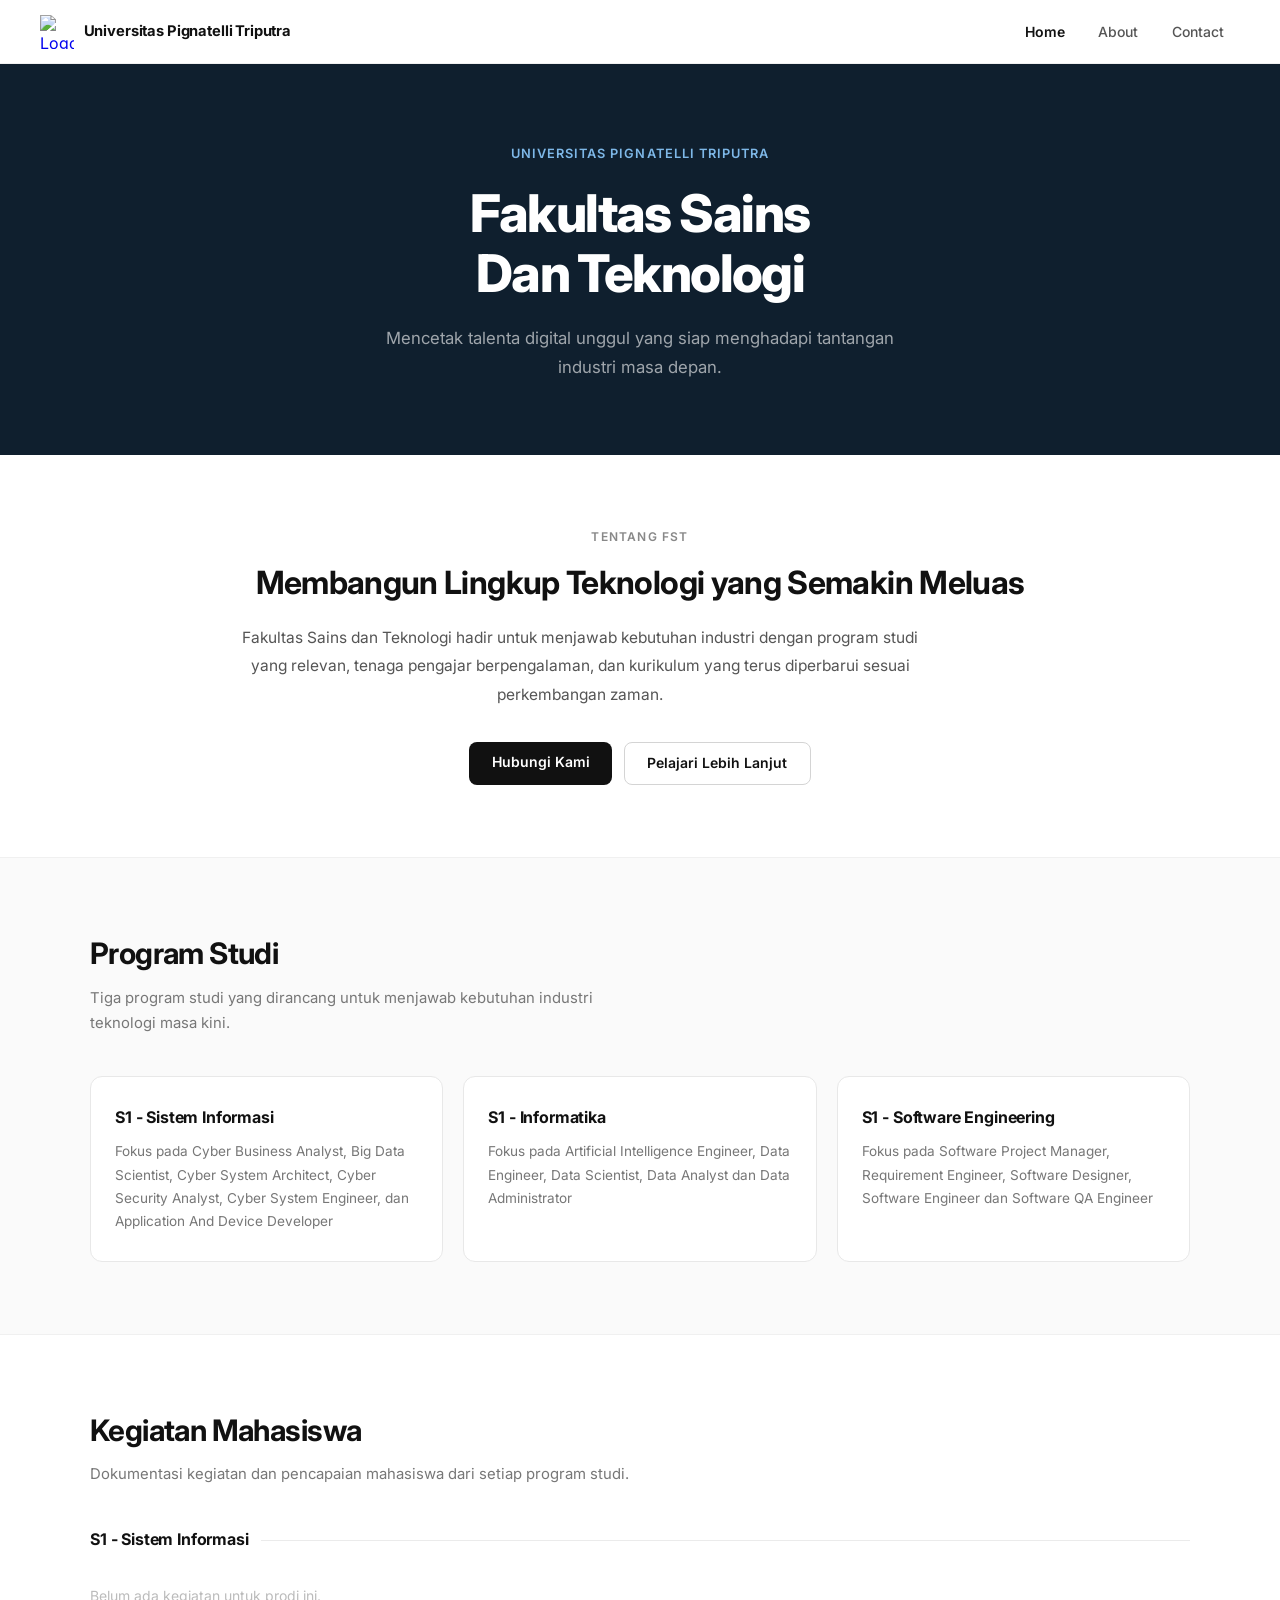
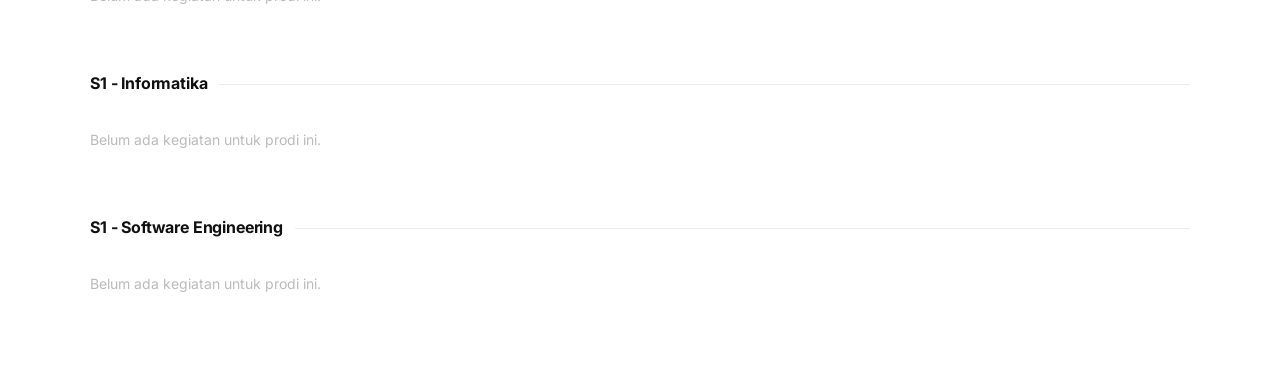
==== index.html @ bcd20311 "change filename (due deploy issue)" ====
<!DOCTYPE html>
<html lang="id">
<head>
    <meta charset="UTF-8">
    <meta name="viewport" content="width=device-width, initial-scale=1.0">
    <title>Fakultas Sains Dan Teknologi — Universitas Pignatelli Triputra</title>
    <link rel="preconnect" href="https://fonts.googleapis.com">
    <link rel="preconnect" href="https://fonts.gstatic.com" crossorigin>
    <link href="https://fonts.googleapis.com/css2?family=Inter:wght@400;500;600;700;800&display=swap" rel="stylesheet">
    <link rel="icon" type="image/x-icon" href="https://new.upitra.ac.id/images/favicon.png">

    <style>
        * {
            margin: 0;
            padding: 0;
            box-sizing: border-box;
        }

        body {
            font-family: 'Inter', -apple-system, BlinkMacSystemFont, sans-serif;
            color: #1a1a1a;
            background: #fff;
            line-height: 1.6;
        }

        .navbar {
            position: sticky;
            top: 0;
            z-index: 1000;
            display: flex;
            align-items: center;
            justify-content: space-between;
            padding: 0 2.5rem;
            height: 64px;
            background: rgba(255,255,255,0.95);
            backdrop-filter: blur(8px);
            border-bottom: 1px solid #f0f0f0;
            transition: box-shadow 0.2s;
        }

        .navbar.scrolled {
            box-shadow: 0 1px 16px rgba(0,0,0,0.07);
        }

        .navbar-brand {
            display: flex;
            align-items: center;
            gap: 0.6rem;
            user-select: none;
            text-decoration: none;
        }

        .brand-icon {
            width: 34px;
            height: 34px;
            object-fit: contain;
            display: block;
        }

        .brand-name {
            font-size: 0.92rem;
            font-weight: 700;
            color: #111;
            letter-spacing: -0.01em;
            line-height: 1.3;
        }

        .navbar-links {
            display: flex;
            align-items: center;
            gap: 0.1rem;
            list-style: none;
        }

        .nav-link {
            padding: 0.45rem 1rem;
            font-size: 0.875rem;
            font-weight: 500;
            color: #555;
            text-decoration: none;
            border-radius: 8px;
            transition: color 0.15s, background 0.15s;
        }

        .nav-link:hover {
            color: #111;
            background: #f4f4f5;
        }

        .nav-link.active {
            color: #111;
            font-weight: 600;
        }

        .navbar-hamburger {
            display: none;
            flex-direction: column;
            justify-content: center;
            gap: 5px;
            background: none;
            border: none;
            cursor: pointer;
            padding: 4px;
        }

        .navbar-hamburger span {
            display: block;
            width: 22px;
            height: 2px;
            background: #333;
            border-radius: 2px;
            transition: opacity 0.2s;
        }

        @media (max-width: 640px) {
            .navbar {
                padding: 0 1.25rem;
            }

            .navbar-hamburger {
                display: flex;
            }

            .navbar-links {
                display: none;
                position: absolute;
                top: 64px;
                left: 0;
                right: 0;
                flex-direction: column;
                align-items: flex-start;
                background: #fff;
                border-bottom: 1px solid #f0f0f0;
                padding: 0.5rem 0;
                box-shadow: 0 8px 24px rgba(0,0,0,0.06);
            }

            .navbar-links.open {
                display: flex;
            }

            .navbar-links li {
                width: 100%;
            }

            .nav-link {
                display: block;
                width: 100%;
                padding: 0.75rem 1.5rem;
                border-radius: 0;
            }
        }

        .hero {
            background: #0f1f2e;
            color: #fff;
            padding: 5rem 2.5rem 4.5rem;
            text-align: center;
        }

        .hero-inner {
            max-width: 720px;
            margin: 0 auto;
        }

        .hero-eyebrow {
            font-size: 0.8rem;
            font-weight: 600;
            letter-spacing: 0.08em;
            text-transform: uppercase;
            color: #7eb8e8;
            margin-bottom: 1.25rem;
        }

        .hero-title {
            font-size: clamp(2rem, 5vw, 3.25rem);
            font-weight: 800;
            line-height: 1.15;
            letter-spacing: -0.03em;
            margin-bottom: 1.25rem;
            color: #fff;
        }

        .hero-desc {
            font-size: 1.05rem;
            color: rgba(255,255,255,0.6);
            line-height: 1.75;
            max-width: 520px;
            margin: 0 auto;
        }

        .about {
            padding: 4.5rem 2.5rem;
            background: #fff;
            border-bottom: 1px solid #f0f0f0;
            text-align: center;
        }

        .about-inner {
            max-width: 800px;
            margin: 0 auto;
        }

        .section-label {
            font-size: 0.75rem;
            font-weight: 600;
            letter-spacing: 0.1em;
            text-transform: uppercase;
            color: #888;
            margin-bottom: 1rem;
        }

        .about-title {
            font-size: clamp(1.5rem, 3vw, 2rem);
            font-weight: 700;
            color: #111;
            line-height: 1.3;
            letter-spacing: -0.02em;
            margin-bottom: 1.25rem;
        }

        .about-text {
            font-size: 0.97rem;
            color: #555;
            line-height: 1.85;
            margin-bottom: 0.85rem;
            max-width: 680px;
        }

        .about-actions {
            display: flex;
            gap: 0.75rem;
            flex-wrap: wrap;
            margin-top: 2rem;
            justify-content: center;
        }

        .btn {
            display: inline-block;
            font-size: 0.875rem;
            font-weight: 600;
            padding: 0.6rem 1.4rem;
            border-radius: 8px;
            text-decoration: none;
            transition: all 0.15s;
        }

        .btn-dark {
            background: #111;
            color: #fff;
        }

        .btn-dark:hover {
            background: #333;
        }

        .btn-outline {
            background: transparent;
            color: #111;
            border: 1.5px solid #d4d4d4;
        }

        .btn-outline:hover {
            border-color: #111;
            background: #f9f9f9;
        }

        .prodi {
            padding: 4.5rem 2.5rem;
            background: #fafafa;
            border-bottom: 1px solid #f0f0f0;
        }

        .prodi-inner {
            max-width: 1100px;
            margin: 0 auto;
        }

        .section-header {
            margin-bottom: 2.5rem;
        }

        .section-title {
            font-size: clamp(1.4rem, 3vw, 1.85rem);
            font-weight: 700;
            color: #111;
            letter-spacing: -0.02em;
            margin-bottom: 0.5rem;
        }

        .section-sub {
            font-size: 0.93rem;
            color: #777;
            max-width: 560px;
            line-height: 1.7;
        }

        .listProdi {
            display: grid;
            grid-template-columns: repeat(auto-fit, minmax(280px, 1fr));
            gap: 1.25rem;
        }

        .boxProdi {
            background: #fff;
            border: 1px solid #e8e8e8;
            border-radius: 12px;
            padding: 1.75rem 1.5rem;
            transition: box-shadow 0.2s, border-color 0.2s;
        }

        .boxProdi:hover {
            box-shadow: 0 4px 24px rgba(0,0,0,0.08);
            border-color: #d0d0d0;
        }

        .headerProdi {
            font-size: 1rem;
            font-weight: 700;
            color: #111;
            margin-bottom: 0.6rem;
            letter-spacing: -0.01em;
        }

        .descProdi {
            font-size: 0.85rem;
            color: #777;
            line-height: 1.7;
        }

        @media (max-width: 640px) {
            .listProdi {
                grid-template-columns: 1fr;
            }
        }

        .kegiatan {
            padding: 4.5rem 2.5rem;
            background: #fff;
        }

        .kegiatan-inner {
            max-width: 1100px;
            margin: 0 auto;
        }

        .kegiatanProdi {
            margin-bottom: 3.5rem;
        }

        .kegiatanProdi:last-child {
            margin-bottom: 0;
        }

        .kegiatanProdi-header {
            display: flex;
            align-items: center;
            gap: 0.75rem;
            margin-bottom: 1.5rem;
        }

        .kegiatanProdi-name {
            font-size: 1rem;
            font-weight: 700;
            color: #111;
            letter-spacing: -0.01em;
        }

        .kegiatanProdi-divider {
            flex: 1;
            height: 1px;
            background: #ebebeb;
        }

        .kegiatanGrid {
            display: grid;
            grid-template-columns: repeat(auto-fill, minmax(260px, 1fr));
            gap: 1.25rem;
        }

        .kegiatanCard {
            background: #fff;
            border-radius: 10px;
            overflow: hidden;
            border: 1px solid #ebebeb;
            transition: box-shadow 0.2s, transform 0.2s;
            display: flex;
            flex-direction: column;
            cursor: pointer;
        }

        .kegiatanCard:hover {
            box-shadow: 0 8px 28px rgba(0,0,0,0.1);
            transform: translateY(-2px);
        }

        .kegiatanCard-img-wrap {
            width: 100%;
            aspect-ratio: 16 / 9;
            overflow: hidden;
            background: #f0f0f0;
            position: relative;
        }

        .kegiatanCard-img-wrap.img-error::after {
            content: '📷';
            position: absolute;
            inset: 0;
            display: flex;
            align-items: center;
            justify-content: center;
            font-size: 1.75rem;
            background: #f0f0f0;
        }

        .kegiatanCard-img {
            width: 100%;
            height: 100%;
            object-fit: cover;
            transition: transform 0.35s ease;
        }

        .kegiatanCard:hover .kegiatanCard-img {
            transform: scale(1.04);
        }

        .kegiatanCard-body {
            padding: 1rem 1.1rem 1.25rem;
            display: flex;
            flex-direction: column;
            gap: 0.35rem;
            flex: 1;
        }

        .kegiatanCard-title {
            font-size: 0.9rem;
            font-weight: 700;
            color: #111;
            line-height: 1.45;
            letter-spacing: -0.01em;
        }

        .kegiatanCard-desc {
            font-size: 0.8rem;
            color: #888;
            line-height: 1.65;
        }

        .kegiatan-empty {
            color: #bbb;
            font-size: 0.875rem;
            padding: 0.5rem 0;
        }

        .kegiatanCard.skeleton {
            pointer-events: none;
        }

        .skeleton-img {
            width: 100%;
            aspect-ratio: 16 / 9;
            background: linear-gradient(90deg, #f0f0f0 25%, #e4e4e4 50%, #f0f0f0 75%);
            background-size: 200% 100%;
            animation: shimmer 1.5s infinite;
        }

        .skeleton-line {
            height: 0.65rem;
            border-radius: 4px;
            background: linear-gradient(90deg, #f0f0f0 25%, #e4e4e4 50%, #f0f0f0 75%);
            background-size: 200% 100%;
            animation: shimmer 1.5s infinite;
        }

        .skeleton-title {
            width: 72%;
            height: 0.8rem;
            margin-bottom: 0.2rem;
        }

        .skeleton-desc { width: 100%; }
        .skeleton-desc.short { width: 52%; }

        @keyframes shimmer {
            0%   { background-position: 200% 0; }
            100% { background-position: -200% 0; }
        }

        @media (max-width: 640px) {
            .kegiatanGrid {
                grid-template-columns: 1fr;
            }
        }

        .modal-overlay {
            position: fixed;
            inset: 0;
            z-index: 2000;
            background: rgba(0,0,0,0.5);
            display: flex;
            align-items: center;
            justify-content: center;
            padding: 1.5rem;
            opacity: 0;
            pointer-events: none;
            transition: opacity 0.2s ease;
        }

        .modal-overlay.active {
            opacity: 1;
            pointer-events: all;
        }

        .modal-box {
            background: #fff;
            border-radius: 14px;
            max-width: 600px;
            width: 100%;
            max-height: 90vh;
            overflow-y: auto;
            box-shadow: 0 20px 60px rgba(0,0,0,0.18);
            position: relative;
            transform: translateY(12px);
            opacity: 0;
            transition: transform 0.22s ease, opacity 0.22s ease;
        }

        .modal-overlay.active .modal-box {
            transform: translateY(0);
            opacity: 1;
        }

        .modal-close {
            position: absolute;
            top: 0.75rem;
            right: 0.75rem;
            z-index: 10;
            width: 2rem;
            height: 2rem;
            border-radius: 50%;
            border: none;
            background: rgba(255,255,255,0.92);
            color: #444;
            font-size: 1.1rem;
            cursor: pointer;
            display: flex;
            align-items: center;
            justify-content: center;
            box-shadow: 0 1px 8px rgba(0,0,0,0.12);
            transition: background 0.15s, transform 0.15s;
        }

        .modal-close:hover {
            background: #fff;
            transform: scale(1.08);
        }

        .modal-img-wrap {
            width: 100%;
            background: #0f1f2e;
            display: flex;
            align-items: center;
            justify-content: center;
            max-height: 55vh;
            overflow: hidden;
            border-radius: 14px 14px 0 0;
        }

        .modal-img {
            width: 100%;
            height: auto;
            max-height: 55vh;
            object-fit: contain;
            display: block;
        }

        .modal-body {
            padding: 1.5rem 1.75rem 2rem;
            display: flex;
            flex-direction: column;
            gap: 0.5rem;
        }

        .modal-prodi-tag {
            font-size: 0.7rem;
            font-weight: 600;
            letter-spacing: 0.08em;
            text-transform: uppercase;
            color: #888;
        }

        .modal-title {
            font-size: 1.1rem;
            font-weight: 700;
            color: #111;
            line-height: 1.4;
            letter-spacing: -0.01em;
        }

        .modal-desc {
            font-size: 0.88rem;
            color: #666;
            line-height: 1.8;
        }

        @media (max-width: 480px) {
            .hero { padding: 3.5rem 1.5rem 3rem; }
            .about, .prodi, .kegiatan { padding: 3rem 1.5rem; }
            .modal-body { padding: 1.25rem 1.25rem 1.5rem; }
            .modal-title { font-size: 1rem; }
        }
    </style>
</head>
<body>

    <div class="modal-overlay" id="kegiatanModal" role="dialog" aria-modal="true" aria-labelledby="modalTitle">
        <div class="modal-box">
            <button class="modal-close" id="modalClose" aria-label="Tutup modal">&times;</button>
            <div class="modal-img-wrap">
                <img src="" alt="" class="modal-img" id="modalImg" />
            </div>
            <div class="modal-body">
                <span class="modal-prodi-tag" id="modalProdiTag"></span>
                <h3 class="modal-title" id="modalTitle"></h3>
                <p class="modal-desc" id="modalDesc"></p>
            </div>
        </div>
    </div>

    <nav class="navbar">
        <a class="navbar-brand" href="#">
            <img src="https://new.upitra.ac.id/images/favicon.png" alt="Logo UPITRA" class="brand-icon" />
            <span class="brand-name">Universitas Pignatelli Triputra</span>
        </a>
        <ul class="navbar-links">
            <li><a href="#" class="nav-link active">Home</a></li>
            <li><a href="#" class="nav-link">About</a></li>
            <li><a href="#" class="nav-link">Contact</a></li>
        </ul>
        <button class="navbar-hamburger" id="hamburger" aria-label="Toggle navigation">
            <span></span>
            <span></span>
            <span></span>
        </button>
    </nav>

    <section class="hero">
        <div class="hero-inner">
            <p class="hero-eyebrow">Universitas Pignatelli Triputra</p>
            <h1 class="hero-title">Fakultas Sains<br>Dan Teknologi</h1>
            <p class="hero-desc">Mencetak talenta digital unggul yang siap menghadapi tantangan industri masa depan.</p>
        </div>
    </section>

    <section class="about">
        <div class="about-inner">
            <p class="section-label">Tentang FST</p>
            <h2 class="about-title">Membangun Lingkup Teknologi yang Semakin Meluas</h2>
            <p class="about-text">Fakultas Sains dan Teknologi hadir untuk menjawab kebutuhan industri dengan program studi yang relevan, tenaga pengajar berpengalaman, dan kurikulum yang terus diperbarui sesuai perkembangan zaman.</p>
            <div class="about-actions">
                <a href="#" class="btn btn-dark">Hubungi Kami</a>
                <a href="#" class="btn btn-outline">Pelajari Lebih Lanjut</a>
            </div>
        </div>
    </section>

    <section class="prodi">
        <div class="prodi-inner">
            <div class="section-header">
                <h2 class="section-title">Program Studi</h2>
                <p class="section-sub">Tiga program studi yang dirancang untuk menjawab kebutuhan industri teknologi masa kini.</p>
            </div>
            <div class="listProdi" id="listProdi"></div>
        </div>
    </section>

    <section class="kegiatan">
        <div class="kegiatan-inner">
            <div class="section-header">
                <h2 class="section-title">Kegiatan Mahasiswa</h2>
                <p class="section-sub">Dokumentasi kegiatan dan pencapaian mahasiswa dari setiap program studi.</p>
            </div>
            <div id="kegiatanContainer"></div>
        </div>
    </section>

    <script>
        const navbar = document.querySelector('.navbar');
        window.addEventListener('scroll', () => {
            navbar.classList.toggle('scrolled', window.scrollY > 10);
        });

        const hamburger = document.getElementById('hamburger');
        const navLinks = document.querySelector('.navbar-links');
        hamburger.addEventListener('click', () => {
            navLinks.classList.toggle('open');
        });

        document.querySelectorAll('.nav-link').forEach(link => {
            link.addEventListener('click', function () {
                document.querySelectorAll('.nav-link').forEach(l => l.classList.remove('active'));
                this.classList.add('active');
            });
        });

        const data = [
            {
                namaProdi: "S1 - Sistem Informasi",
                descProdi: "Fokus pada Cyber Business Analyst, Big Data Scientist, Cyber System Architect, Cyber Security Analyst, Cyber System Engineer, dan Application And Device Developer",
                api: "https://new.upitra.ac.id/api/prodi/sistem-informasi"
            },
            {
                namaProdi: "S1 - Informatika",
                descProdi: "Fokus pada Artificial Intelligence Engineer, Data Engineer, Data Scientist, Data Analyst dan Data Administrator",
                api: "https://new.upitra.ac.id/api/prodi/informatika"
            },
            {
                namaProdi: "S1 - Software Engineering",
                descProdi: "Fokus pada Software Project Manager, Requirement Engineer, Software Designer, Software Engineer dan Software QA Engineer",
                api: "https://new.upitra.ac.id/api/prodi/software-engineering"
            }
        ];

        const listProdi = document.getElementById('listProdi');
        listProdi.innerHTML = data.map(prodi => `
            <div class="boxProdi">
                <div class="headerProdi">${prodi.namaProdi}</div>
                <div class="descProdi">${prodi.descProdi}</div>
            </div>
        `).join('');

        const BASE_IMG = 'https://new.upitra.ac.id';

        const kegiatanContainer = document.getElementById('kegiatanContainer');
        kegiatanContainer.innerHTML = data.map((prodi, i) => `
            <div class="kegiatanProdi" id="kegiatan-${i}">
                <div class="kegiatanProdi-header">
                    <h3 class="kegiatanProdi-name">${prodi.namaProdi}</h3>
                    <div class="kegiatanProdi-divider"></div>
                </div>
                <div class="kegiatanGrid" id="kegiatanGrid-${i}">
                    ${[1,2,3].map(() => `
                        <div class="kegiatanCard skeleton">
                            <div class="kegiatanCard-img skeleton-img"></div>
                            <div class="kegiatanCard-body">
                                <div class="skeleton-line skeleton-title"></div>
                                <div class="skeleton-line skeleton-desc"></div>
                                <div class="skeleton-line skeleton-desc short"></div>
                            </div>
                        </div>
                    `).join('')}
                </div>
            </div>
        `).join('');

        const modal         = document.getElementById('kegiatanModal');
        const modalImg      = document.getElementById('modalImg');
        const modalTitle    = document.getElementById('modalTitle');
        const modalDesc     = document.getElementById('modalDesc');
        const modalProdiTag = document.getElementById('modalProdiTag');
        const modalClose    = document.getElementById('modalClose');

        function openModal(item, namaProdi) {
            modalImg.src              = BASE_IMG + item.image;
            modalImg.alt              = item.title;
            modalTitle.textContent    = item.title;
            modalDesc.textContent     = item.short_description;
            modalProdiTag.textContent = namaProdi;
            modal.classList.add('active');
            document.body.style.overflow = 'hidden';
        }

        function closeModal() {
            modal.classList.remove('active');
            document.body.style.overflow = '';
            setTimeout(() => { modalImg.src = ''; }, 250);
        }

        modalClose.addEventListener('click', closeModal);
        modal.addEventListener('click', e => { if (e.target === modal) closeModal(); });
        document.addEventListener('keydown', e => { if (e.key === 'Escape') closeModal(); });

        async function fetchKegiatan() {
            const fetches = data.map((prodi, i) =>
                fetch(prodi.api)
                    .then(res => res.json())
                    .then(json => ({ i, prodi, kegiatan: json.kegiatan_images || [] }))
                    .catch(() => ({ i, prodi, kegiatan: [] }))
            );

            const results = await Promise.all(fetches);

            results.forEach(({ i, prodi, kegiatan }) => {
                const grid = document.getElementById(`kegiatanGrid-${i}`);
                if (!kegiatan.length) {
                    grid.innerHTML = `<p class="kegiatan-empty">Belum ada kegiatan untuk prodi ini.</p>`;
                    return;
                }
                grid.innerHTML = kegiatan.map(item => `
                    <div class="kegiatanCard" role="button" tabindex="0" aria-label="Lihat detail: ${item.title}">
                        <div class="kegiatanCard-img-wrap">
                            <img
                                src="${BASE_IMG}${item.image}"
                                alt="${item.title}"
                                class="kegiatanCard-img"
                                loading="lazy"
                                onerror="this.closest('.kegiatanCard-img-wrap').classList.add('img-error')"
                            />
                        </div>
                        <div class="kegiatanCard-body">
                            <h4 class="kegiatanCard-title">${item.title}</h4>
                            <p class="kegiatanCard-desc">${item.short_description}</p>
                        </div>
                    </div>
                `).join('');

                grid.querySelectorAll('.kegiatanCard').forEach((card, idx) => {
                    const item = kegiatan[idx];
                    const handler = () => openModal(item, prodi.namaProdi);
                    card.addEventListener('click', handler);
                    card.addEventListener('keydown', e => { if (e.key === 'Enter' || e.key === ' ') handler(); });
                });
            });
        }

        fetchKegiatan();
    </script>
</body>
</html>
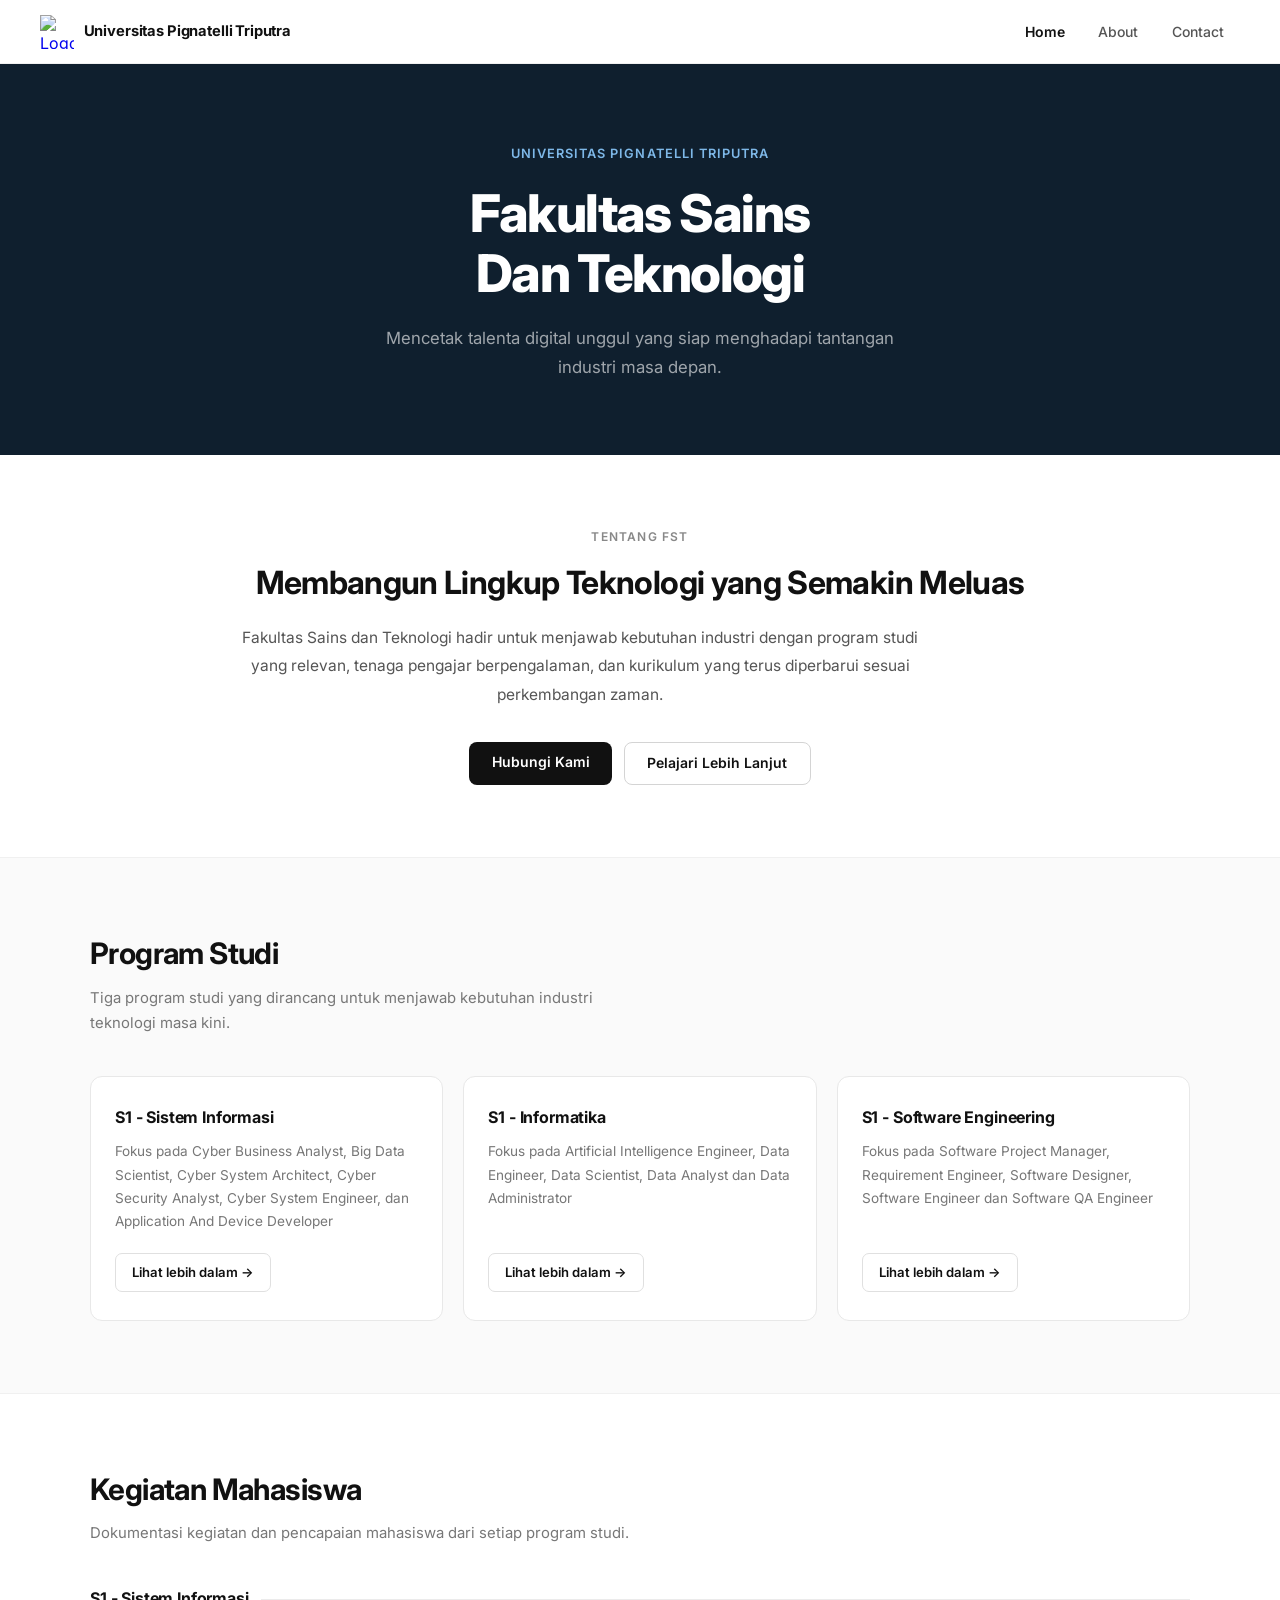
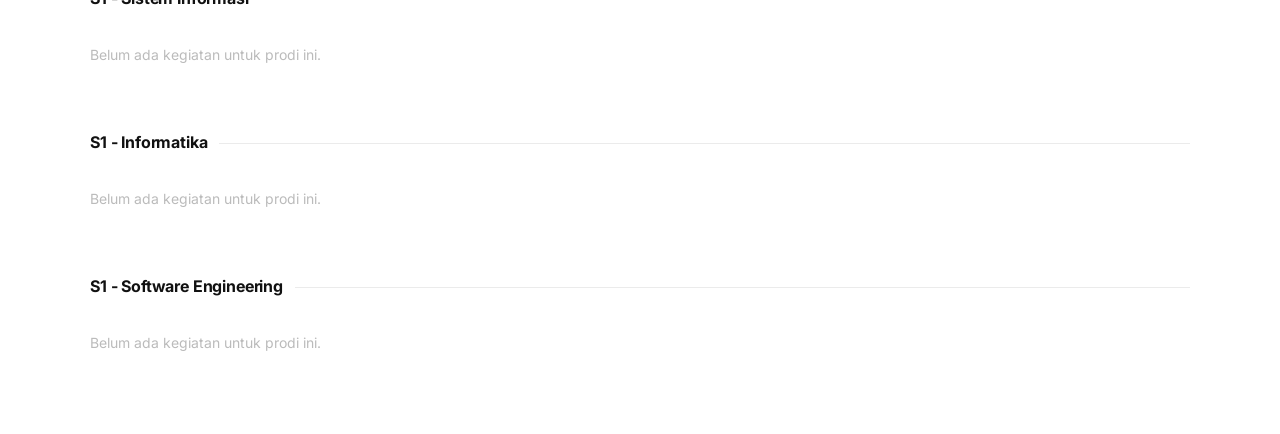
==== commit 7373e9d8: "menambah button untuk detail prodi" ====
--- a/index.html
+++ b/index.html
@@ -307,6 +307,9 @@
             border-radius: 12px;
             padding: 1.75rem 1.5rem;
             transition: box-shadow 0.2s, border-color 0.2s;
+            display: flex;
+            flex-direction: column;
+            gap: 0;
         }
 
         .boxProdi:hover {
@@ -326,6 +329,26 @@
             font-size: 0.85rem;
             color: #777;
             line-height: 1.7;
+            flex: 1;
+            margin-bottom: 1.25rem;
+        }
+
+        .prodi-link {
+            display: inline-block;
+            font-size: 0.82rem;
+            font-weight: 600;
+            color: #111;
+            text-decoration: none;
+            padding: 0.5rem 1rem;
+            border: 1.5px solid #e0e0e0;
+            border-radius: 7px;
+            width: fit-content;
+            transition: border-color 0.15s, background 0.15s;
+        }
+
+        .prodi-link:hover {
+            border-color: #111;
+            background: #f9f9f9;
         }
 
         @media (max-width: 640px) {
@@ -707,17 +730,20 @@
             {
                 namaProdi: "S1 - Sistem Informasi",
                 descProdi: "Fokus pada Cyber Business Analyst, Big Data Scientist, Cyber System Architect, Cyber Security Analyst, Cyber System Engineer, dan Application And Device Developer",
-                api: "https://new.upitra.ac.id/api/prodi/sistem-informasi"
+                api: "https://new.upitra.ac.id/api/prodi/sistem-informasi",
+                page: "prodi_si.html"
             },
             {
                 namaProdi: "S1 - Informatika",
                 descProdi: "Fokus pada Artificial Intelligence Engineer, Data Engineer, Data Scientist, Data Analyst dan Data Administrator",
-                api: "https://new.upitra.ac.id/api/prodi/informatika"
+                api: "https://new.upitra.ac.id/api/prodi/informatika",
+                page: "prodi_if.html"
             },
             {
                 namaProdi: "S1 - Software Engineering",
                 descProdi: "Fokus pada Software Project Manager, Requirement Engineer, Software Designer, Software Engineer dan Software QA Engineer",
-                api: "https://new.upitra.ac.id/api/prodi/software-engineering"
+                api: "https://new.upitra.ac.id/api/prodi/software-engineering",
+                page: "prodi_se.html"
             }
         ];
 
@@ -726,6 +752,7 @@
             <div class="boxProdi">
                 <div class="headerProdi">${prodi.namaProdi}</div>
                 <div class="descProdi">${prodi.descProdi}</div>
+                <a href="${prodi.page}" class="prodi-link">Lihat lebih dalam →</a>
             </div>
         `).join('');
 
